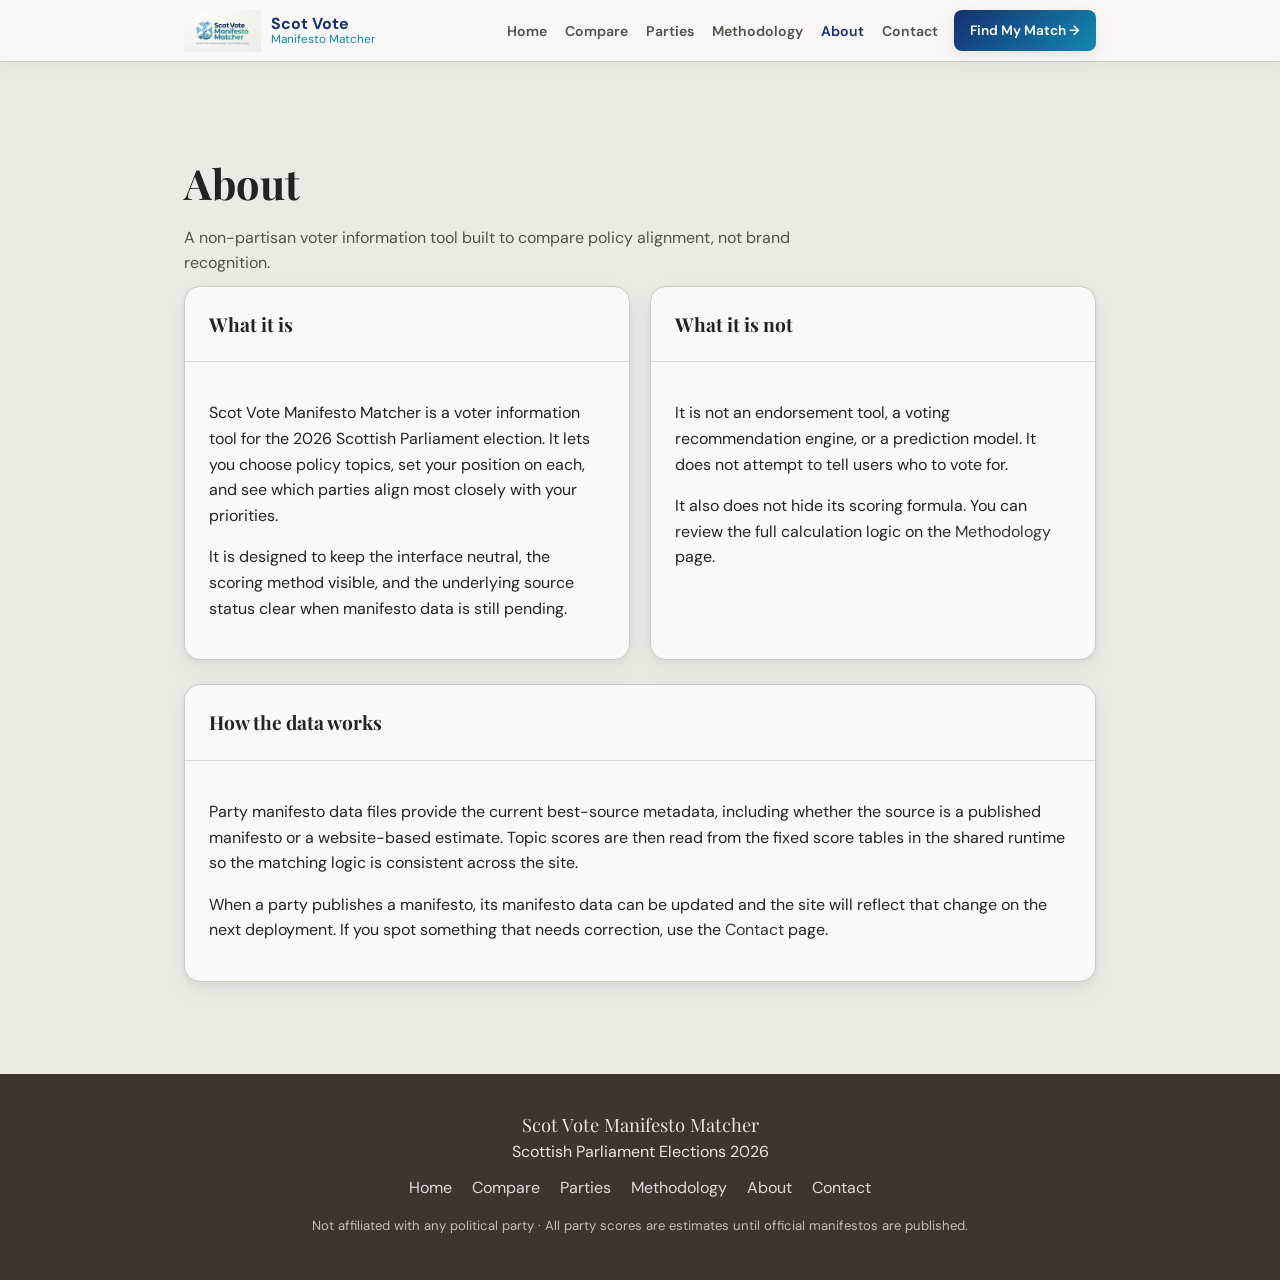
==== about.html @ 68e06408 "Add files via upload" ====
<!DOCTYPE html>
<html lang="en">
<head>
  <meta charset="UTF-8">
  <meta name="viewport" content="width=device-width, initial-scale=1.0">
  <title>About – Scot Vote Manifesto Matcher</title>
  <link rel="preconnect" href="https://fonts.googleapis.com">
  <link rel="preconnect" href="https://fonts.gstatic.com" crossorigin>
  <link href="https://fonts.googleapis.com/css2?family=DM+Sans:wght@400;500;600;700&family=Playfair+Display:wght@600;700&display=swap" rel="stylesheet">
  <link rel="stylesheet" href="style.css">
</head>
<body>
  <nav class="site-nav">
    <div class="container nav-inner">
      <a href="index.html" class="nav-brand">
        <img src="logo-icon.png" alt="Scot Vote Manifesto Matcher logo" style="height:42px;width:auto;display:block">
        <div>
          <span class="nav-brand-text">Scot Vote</span>
          <span class="nav-brand-sub">Manifesto Matcher</span>
        </div>
      </a>
      <div class="nav-actions">
        <ul id="nav-links" class="nav-links"></ul>
        <a href="match.html" class="btn btn-primary btn-sm">Find My Match →</a>
      </div>
    </div>
  </nav>

  <main class="section">
    <div class="container">
      <header class="page-intro">
        <h1 class="page-title">About</h1>
        <p class="page-sub">A non-partisan voter information tool built to compare policy alignment, not brand recognition.</p>
      </header>

      <div class="split-grid" style="margin-bottom:24px">
        <article class="card">
          <div class="card-head"><h2 class="sh" style="font-size:1.2rem;margin:0">What it is</h2></div>
          <div class="card-body">
            <p>Scot Vote Manifesto Matcher is a voter information tool for the 2026 Scottish Parliament election. It lets you choose policy topics, set your position on each, and see which parties align most closely with your priorities.</p>
            <p>It is designed to keep the interface neutral, the scoring method visible, and the underlying source status clear when manifesto data is still pending.</p>
          </div>
        </article>
        <article class="card">
          <div class="card-head"><h2 class="sh" style="font-size:1.2rem;margin:0">What it is not</h2></div>
          <div class="card-body">
            <p>It is not an endorsement tool, a voting recommendation engine, or a prediction model. It does not attempt to tell users who to vote for.</p>
            <p>It also does not hide its scoring formula. You can review the full calculation logic on the <a href="methodology.html">Methodology</a> page.</p>
          </div>
        </article>
      </div>

      <article class="card">
        <div class="card-head"><h2 class="sh" style="font-size:1.2rem;margin:0">How the data works</h2></div>
        <div class="card-body">
            <p>Party manifesto data files provide the current best-source metadata, including whether the source is a published manifesto or a website-based estimate. Topic scores are then read from the fixed score tables in the shared runtime so the matching logic is consistent across the site.</p>
            <p>When a party publishes a manifesto, its manifesto data can be updated and the site will reflect that change on the next deployment. If you spot something that needs correction, use the <a href="contact.html">Contact</a> page.</p>
        </div>
      </article>
    </div>
  </main>

  <footer id="site-footer"></footer>

  <script src="main.js"></script>
  <script>
    initNav("about");
    initFooter();
  </script>
</body>
</html>
---- style.css ----
:root {
  --bg: #ECEAE5;
  --bg-subtle: #E2DED7;
  --surface: #FAF9F7;
  --surface-2: #F2EFE9;
  --border: #D0CAC1;
  --border-light: #DDD9D0;
  --text: #272220;
  --text-2: #565049;
  --text-muted: #98928A;
  --accent: #3D3530;
  --accent-2: #4E4438;
  --accent-light: #E5E0D8;
  --accent-text: #FFFFFF;
  --brand-blue: #143072;
  --brand-sky: #73B9E7;
  --brand-teal: #1388B1;
  --brand-mint: #31B99F;
  --ok-bg: #EAF3EC;
  --ok: #2A6844;
  --warn-bg: #F5EFE0;
  --warn: #8A6318;
  --err-bg: #F4E8E7;
  --err: #A5302A;
  --font-d: "Playfair Display", Georgia, serif;
  --font-b: "DM Sans", system-ui, sans-serif;
  --r: 8px;
  --r2: 16px;
  --sh: 0 8px 24px rgba(39, 34, 32, 0.06), 0 2px 6px rgba(39, 34, 32, 0.05);
  --sh2: 0 16px 32px rgba(39, 34, 32, 0.1), 0 6px 14px rgba(39, 34, 32, 0.08);
  --mw: 960px;
}

* {
  box-sizing: border-box;
}

html {
  scroll-behavior: smooth;
}

body {
  margin: 0;
  background: var(--bg);
  color: var(--text);
  font-family: var(--font-b);
  line-height: 1.6;
}

img {
  max-width: 100%;
}

a {
  color: var(--accent);
  text-decoration: none;
}

a:hover {
  text-decoration: underline;
}

button,
input,
select,
textarea {
  font: inherit;
}

main {
  animation: fadeUp 0.3s ease;
}

@keyframes fadeUp {
  from {
    opacity: 0;
    transform: translateY(10px);
  }
  to {
    opacity: 1;
    transform: translateY(0);
  }
}

.container {
  max-width: var(--mw);
  margin: 0 auto;
  padding: 0 24px;
}

.section {
  padding: 52px 0;
}

.sh {
  margin: 0 0 8px;
  font-family: var(--font-d);
  font-size: 1.65rem;
  font-weight: 700;
}

.sh-s {
  margin: 0;
  font-size: 0.9375rem;
  color: var(--text-2);
}

.tc {
  text-align: center;
}

.mb4 {
  margin-bottom: 16px;
}

.mb8 {
  margin-bottom: 32px;
}

.mt4 {
  margin-top: 16px;
}

.mt8 {
  margin-top: 32px;
}

.btn {
  display: inline-flex;
  align-items: center;
  justify-content: center;
  gap: 7px;
  padding: 12px 26px;
  border: 0;
  border-radius: var(--r);
  cursor: pointer;
  font-weight: 600;
  transition: transform 0.18s ease, box-shadow 0.18s ease, background 0.18s ease, color 0.18s ease, border-color 0.18s ease;
  text-decoration: none;
}

.btn:hover {
  transform: translateY(-1px);
  text-decoration: none;
}

.btn:disabled {
  cursor: not-allowed;
  opacity: 0.45;
  transform: none;
  box-shadow: none;
}

.btn-primary {
  background: linear-gradient(135deg, var(--brand-blue), var(--brand-teal));
  color: var(--accent-text);
  box-shadow: var(--sh);
}

.btn-primary:hover {
  background: linear-gradient(135deg, #10265C, #10789D);
  box-shadow: var(--sh2);
}

.btn-ghost {
  background: rgba(19, 136, 177, 0.08);
  color: var(--brand-blue);
  border: 1.5px solid rgba(19, 136, 177, 0.22);
}

.btn-outline {
  background: transparent;
  color: var(--accent);
  border: 1.5px solid var(--accent);
}

.btn-sm {
  padding: 10px 16px;
  font-size: 0.85rem;
}

.btn-lg {
  padding: 14px 28px;
  font-size: 0.98rem;
}

.card {
  background: var(--surface);
  border: 1px solid var(--border);
  border-radius: var(--r2);
  box-shadow: var(--sh);
}

.card-head,
.card-body {
  padding: 22px 24px;
}

.card-head {
  border-bottom: 1px solid var(--border-light);
}

.badge {
  display: inline-flex;
  align-items: center;
  gap: 6px;
  padding: 5px 10px;
  border-radius: 99px;
  font-size: 0.7rem;
  font-weight: 700;
  text-transform: uppercase;
  letter-spacing: 0.04em;
}

.badge-pending {
  background: var(--warn-bg);
  color: var(--warn);
}

.badge-published {
  background: var(--ok-bg);
  color: var(--ok);
}

.banner {
  display: flex;
  gap: 10px;
  align-items: flex-start;
  border-radius: var(--r);
  padding: 14px 18px;
  font-size: 0.875rem;
}

.banner-warn {
  background: var(--warn-bg);
  border: 1px solid #D4B96A;
}

.banner-info {
  background: var(--accent-light);
  border: 1px solid var(--border);
}

.banner-icon {
  font-size: 1rem;
  flex-shrink: 0;
  margin-top: 1px;
}

.site-nav {
  position: sticky;
  top: 0;
  z-index: 200;
  height: 62px;
  background: rgba(250, 249, 247, 0.94);
  border-bottom: 1px solid var(--border);
  box-shadow: 0 6px 18px rgba(39, 34, 32, 0.04);
  backdrop-filter: blur(10px);
}

.nav-inner {
  height: 100%;
  display: flex;
  align-items: center;
  justify-content: space-between;
  gap: 18px;
}

.nav-brand {
  display: inline-flex;
  align-items: center;
  gap: 10px;
  color: var(--text);
}

.nav-brand:hover {
  text-decoration: none;
}

.nav-brand-text,
.nav-brand-sub {
  display: block;
  line-height: 1.1;
}

.nav-brand-text {
  font-weight: 700;
  color: var(--brand-blue);
}

.nav-brand-sub {
  font-size: 0.74rem;
  color: var(--brand-teal);
}

.nav-links {
  display: flex;
  align-items: center;
  gap: 18px;
  list-style: none;
  margin: 0;
  padding: 0;
}

.nav-links a {
  color: var(--text-2);
  font-size: 0.88rem;
  font-weight: 600;
}

.nav-links a.active {
  color: var(--brand-blue);
}

.nav-actions {
  display: flex;
  align-items: center;
  gap: 16px;
}

.hero {
  position: relative;
  overflow: hidden;
  padding: 84px 24px 80px;
  background:
    radial-gradient(circle at top right, rgba(115, 185, 231, 0.18), transparent 34%),
    radial-gradient(circle at bottom left, rgba(49, 185, 159, 0.15), transparent 28%),
    linear-gradient(180deg, #F8F6F2 0%, #EEE9E1 100%);
}

.hero::before {
  content: "";
  position: absolute;
  top: -50%;
  right: -12%;
  width: 700px;
  height: 700px;
  border-radius: 50%;
  background: rgba(255, 255, 255, 0.03);
}

.hero::after {
  content: "";
  position: absolute;
  bottom: -55%;
  left: -8%;
  width: 450px;
  height: 450px;
  border-radius: 50%;
  background: rgba(255, 255, 255, 0.04);
}

.hero-inner {
  position: relative;
  z-index: 1;
  max-width: var(--mw);
  margin: 0 auto;
}

.hero-eye {
  display: inline-flex;
  align-items: center;
  gap: 10px;
  margin-bottom: 22px;
  color: rgba(20, 48, 114, 0.55);
  font-size: 0.7rem;
  font-weight: 700;
  letter-spacing: 0.12em;
  text-transform: uppercase;
}

.hero-eye::before {
  content: "";
  width: 28px;
  height: 2px;
  background: rgba(20, 48, 114, 0.3);
}

.hero h1 {
  max-width: 580px;
  margin: 0 0 22px;
  color: var(--accent);
  font-family: var(--font-d);
  font-size: clamp(2rem, 5vw, 3.4rem);
  line-height: 1.13;
}

.hero-sub {
  max-width: 520px;
  margin: 0 0 44px;
  color: rgba(39, 34, 32, 0.72);
  font-size: 1.05rem;
  line-height: 1.75;
}

.hero-ctas {
  display: flex;
  align-items: center;
  gap: 14px;
  flex-wrap: wrap;
}

.how-grid {
  display: grid;
  grid-template-columns: repeat(3, 1fr);
  gap: 20px;
  margin: 36px 0;
}

.how-card {
  padding: 28px 24px;
  background: var(--surface);
  border: 1px solid var(--border);
  border-radius: var(--r2);
  box-shadow: var(--sh);
}

.how-num {
  margin-bottom: 16px;
  color: var(--border);
  font-family: var(--font-d);
  font-size: 3rem;
  font-weight: 700;
  line-height: 1;
}

.how-card h3 {
  margin: 0 0 8px;
  font-size: 0.9375rem;
}

.how-card p {
  margin: 0;
  color: var(--text-2);
  font-size: 0.875rem;
  line-height: 1.65;
}

.stepper {
  display: flex;
  margin-bottom: 36px;
  padding-top: 36px;
}

.step-item {
  position: relative;
  flex: 1;
  text-align: center;
}

.step-item::after {
  content: "";
  position: absolute;
  top: 17px;
  left: 50%;
  width: 100%;
  height: 2px;
  background: var(--border);
  z-index: 0;
}

.step-item:last-child::after {
  display: none;
}

.step-circle {
  position: relative;
  z-index: 1;
  width: 34px;
  height: 34px;
  margin: 0 auto 8px;
  border: 2px solid var(--border);
  border-radius: 50%;
  background: var(--surface);
  color: var(--text-muted);
  font-size: 0.8rem;
  font-weight: 700;
  display: grid;
  place-items: center;
  transition: all 0.3s;
}

.step-item.active .step-circle {
  background: var(--accent);
  border-color: var(--accent);
  color: #fff;
}

.step-item.done .step-circle {
  background: var(--ok);
  border-color: var(--ok);
  color: #fff;
}

.step-label {
  color: var(--text-muted);
  font-size: 0.72rem;
  font-weight: 500;
}

.step-item.active .step-label {
  color: var(--accent);
  font-weight: 600;
}

.sel-counter {
  position: sticky;
  top: 74px;
  z-index: 100;
  display: flex;
  align-items: center;
  justify-content: space-between;
  gap: 12px;
  margin-bottom: 20px;
  padding: 13px 20px;
  background: var(--surface);
  border: 1px solid var(--border);
  border-radius: var(--r);
  box-shadow: var(--sh);
}

.sel-count {
  color: var(--accent);
  font-family: var(--font-d);
  font-size: 1.3rem;
  font-weight: 700;
}

.pri-grid {
  display: grid;
  grid-template-columns: repeat(auto-fill, minmax(252px, 1fr));
  gap: 11px;
  margin-bottom: 28px;
}

.pri-card {
  position: relative;
  padding: 16px;
  border: 2px solid var(--border-light);
  border-radius: var(--r);
  background: var(--surface);
  cursor: pointer;
  transition: all 0.18s;
}

.pri-card:hover {
  border-color: var(--accent);
  box-shadow: 0 0 0 3px var(--accent-light);
}

.pri-card.picked {
  border-color: var(--accent);
  background: var(--accent-light);
}

.pri-card.picked .pri-icon {
  background: var(--accent);
}

.pri-card.picked .pri-name {
  color: var(--accent);
}

.pri-tick {
  position: absolute;
  top: 11px;
  right: 11px;
  width: 20px;
  height: 20px;
  display: grid;
  place-items: center;
  border: 2px solid var(--border);
  border-radius: 50%;
  background: var(--surface);
}

.pri-card.picked .pri-tick {
  border-color: var(--accent);
  background: var(--accent);
}

.pri-icon {
  width: 38px;
  height: 38px;
  display: grid;
  place-items: center;
  margin-bottom: 9px;
  border-radius: 9px;
  background: var(--bg-subtle);
  font-size: 1.2rem;
}

.pri-card.picked .pri-icon {
  color: #fff;
}

.pri-name {
  margin-bottom: 3px;
  font-size: 0.875rem;
  font-weight: 600;
}

.pri-desc {
  color: var(--text-2);
  font-size: 0.755rem;
  line-height: 1.4;
}

.pos-row {
  padding: 20px 0;
  border-bottom: 1px solid var(--border-light);
}

.pos-row:last-child {
  border-bottom: none;
}

.pos-title {
  display: flex;
  align-items: center;
  gap: 9px;
  margin-bottom: 6px;
  font-size: 0.9375rem;
  font-weight: 600;
}

.pos-desc {
  margin-bottom: 12px;
  color: var(--text-muted);
  font-size: 0.78rem;
}

.dir-btns {
  display: flex;
  gap: 8px;
  margin-bottom: 12px;
}

.dir-btn {
  flex: 1;
  padding: 10px;
  border: 2px solid var(--border);
  border-radius: var(--r);
  background: var(--surface);
  cursor: pointer;
  font-size: 0.8rem;
  font-weight: 600;
  transition: all 0.18s;
}

.dir-btn:hover {
  border-color: var(--accent);
  color: var(--accent);
}

.dir-btn.d-sup {
  background: var(--ok-bg);
  border-color: var(--ok);
  color: var(--ok);
}

.dir-btn.d-neut {
  background: var(--bg-subtle);
  border-color: var(--text-muted);
  color: var(--text-2);
}

.dir-btn.d-opp {
  background: var(--err-bg);
  border-color: var(--err);
  color: var(--err);
}

.str-row {
  display: flex;
  align-items: center;
  gap: 10px;
  flex-wrap: wrap;
}

.str-label {
  white-space: nowrap;
  color: var(--text-muted);
  font-size: 0.72rem;
}

.str-dots {
  display: flex;
  gap: 5px;
}

.str-dot {
  width: 28px;
  height: 28px;
  border: 2px solid var(--border);
  border-radius: 50%;
  background: var(--surface);
  color: var(--text-muted);
  cursor: pointer;
  font-size: 0.72rem;
  font-weight: 700;
}

.str-dot:hover {
  border-color: var(--accent);
  color: var(--accent);
}

.str-dot.active {
  background: var(--accent);
  border-color: var(--accent);
  color: #fff;
}

.res-head {
  padding: 44px 0 32px;
  text-align: center;
}

.res-card {
  margin-bottom: 14px;
  overflow: hidden;
  background: var(--surface);
  border: 1px solid var(--border);
  border-radius: var(--r2);
  box-shadow: var(--sh);
  transition: box-shadow 0.2s;
}

.res-card:hover {
  box-shadow: var(--sh2);
}

.res-card.gold {
  border-color: #B89830;
  box-shadow: 0 2px 14px rgba(184, 152, 48, 0.15);
}

.res-card.silver {
  border-color: #9A9A9A;
}

.res-card.bronze {
  border-color: #A07840;
}

.res-top {
  display: flex;
  align-items: center;
  gap: 16px;
  padding: 20px 24px;
}

.res-rank {
  min-width: 44px;
  color: var(--text-muted);
  font-family: var(--font-d);
  font-size: 2rem;
  font-weight: 700;
  text-align: center;
}

.res-card.gold .res-rank {
  color: #B89830;
}

.res-card.silver .res-rank {
  color: #888;
}

.res-card.bronze .res-rank {
  color: #A07840;
}

.res-party {
  flex: 1;
}

.res-name {
  display: flex;
  align-items: center;
  flex-wrap: wrap;
  gap: 8px;
  font-size: 1rem;
  font-weight: 700;
}

.res-lead {
  margin-top: 2px;
  color: var(--text-muted);
  font-size: 0.78rem;
}

.res-score-box {
  text-align: right;
}

.res-score {
  color: var(--accent);
  font-family: var(--font-d);
  font-size: 2.1rem;
  font-weight: 700;
  line-height: 1;
}

.res-score-lbl {
  color: var(--text-muted);
  font-size: 0.68rem;
  text-transform: uppercase;
  letter-spacing: 0.07em;
}

.res-bar {
  height: 5px;
  background: var(--bg-subtle);
}

.res-fill {
  height: 100%;
  background: var(--accent);
  transition: width 0.9s cubic-bezier(0.4, 0, 0.2, 1);
}

.res-card.gold .res-fill {
  background: linear-gradient(90deg, #3D3530, #6B5C50);
}

.res-detail {
  display: none;
  padding: 16px 24px 22px;
  border-top: 1px solid var(--border-light);
}

.res-detail.open {
  display: block;
}

.source-tag {
  display: inline-flex;
  align-items: center;
  gap: 4px;
  margin-left: 8px;
  padding: 2px 8px;
  border-radius: 4px;
  vertical-align: middle;
  font-size: 0.65rem;
  font-weight: 700;
  text-transform: uppercase;
  letter-spacing: 0.06em;
}

.source-manifesto {
  background: var(--ok-bg);
  color: var(--ok);
}

.source-website {
  background: var(--bg-subtle);
  color: var(--text-muted);
}

.discrepancy-block {
  margin-top: 14px;
  padding: 13px 16px;
  border: 1px solid #E8D48B;
  border-radius: var(--r);
  background: #FDF8EC;
}

.discrepancy-block .disc-title {
  display: flex;
  gap: 6px;
  margin-bottom: 10px;
  color: #8A6318;
  font-size: 0.72rem;
  font-weight: 800;
  text-transform: uppercase;
  letter-spacing: 0.08em;
}

.disc-row {
  display: flex;
  align-items: flex-start;
  gap: 8px;
  margin-bottom: 8px;
  font-size: 0.8125rem;
  line-height: 1.4;
}

.disc-topic {
  min-width: 140px;
  font-weight: 600;
}

.disc-detail {
  color: var(--text-2);
  font-size: 0.775rem;
}

.disc-arrow {
  margin: 0 3px;
  color: var(--text-muted);
}

.expand-btn {
  display: block;
  width: 100%;
  padding: 11px 24px;
  background: none;
  border: none;
  border-top: 1px solid var(--border-light);
  color: var(--accent);
  cursor: pointer;
  font-family: var(--font-b);
  font-size: 0.8125rem;
  font-weight: 600;
  text-align: left;
}

.expand-btn:hover {
  background: var(--accent-light);
}

.detail-section-title {
  margin: 16px 0 10px;
  font-size: 0.72rem;
  font-weight: 800;
  text-transform: uppercase;
  letter-spacing: 0.08em;
}

.detail-row {
  display: flex;
  align-items: center;
  gap: 10px;
  margin-bottom: 7px;
  font-size: 0.875rem;
}

.detail-row .dr-name {
  flex: 1;
  font-weight: 500;
}

.detail-row .dr-meta {
  color: var(--text-muted);
  font-size: 0.72rem;
}

.pty-table {
  width: 100%;
  overflow: hidden;
  border: 1px solid var(--border);
  border-radius: var(--r2);
  border-collapse: collapse;
  background: var(--surface);
  box-shadow: var(--sh);
}

.pty-table th {
  padding: 13px 20px;
  border-bottom: 1px solid var(--border);
  background: var(--surface-2);
  color: var(--text-muted);
  font-size: 0.7rem;
  font-weight: 800;
  letter-spacing: 0.08em;
  text-align: left;
  text-transform: uppercase;
}

.pty-table td {
  padding: 15px 20px;
  border-bottom: 1px solid var(--border-light);
  vertical-align: middle;
  font-size: 0.875rem;
}

.pty-table tr:last-child td {
  border-bottom: none;
}

.pty-table tbody tr:hover td {
  background: var(--bg-subtle);
}

.meth-card {
  margin-bottom: 14px;
  padding: 28px;
  background: var(--surface);
  border: 1px solid var(--border);
  border-radius: var(--r2);
}

.meth-card h3 {
  margin: 0 0 10px;
  font-family: var(--font-d);
  font-size: 1.1rem;
}

.meth-card p {
  color: var(--text-2);
  font-size: 0.9rem;
  line-height: 1.75;
}

.formula {
  margin: 13px 0;
  padding: 16px 20px;
  border: 1px solid var(--border);
  border-radius: var(--r);
  background: var(--bg-subtle);
  font-family: "Courier New", monospace;
  font-size: 0.85rem;
  line-height: 2.1;
  white-space: pre-wrap;
}

.form-group {
  margin-bottom: 20px;
}

.form-label {
  display: block;
  margin-bottom: 6px;
  color: var(--text);
  font-size: 0.875rem;
  font-weight: 600;
}

.form-input,
.form-textarea,
.form-select {
  width: 100%;
  padding: 11px 15px;
  border: 1.5px solid var(--border);
  border-radius: var(--r);
  background: var(--surface);
  color: var(--text);
  font-family: var(--font-b);
  font-size: 0.9375rem;
  transition: border 0.18s ease, box-shadow 0.18s ease;
}

.form-input:focus,
.form-textarea:focus,
.form-select:focus {
  outline: none;
  border-color: var(--accent);
  box-shadow: 0 0 0 3px var(--accent-light);
}

.form-textarea {
  min-height: 140px;
  resize: vertical;
}

.form-hint {
  margin-top: 5px;
  color: var(--text-muted);
  font-size: 0.78rem;
}

.footer {
  margin-top: 40px;
  padding: 36px 0 44px;
  background: var(--accent);
  color: rgba(255, 255, 255, 0.88);
}

.footer a {
  color: rgba(255, 255, 255, 0.82);
}

.footer-links {
  display: flex;
  justify-content: center;
  gap: 20px;
  margin-top: 10px;
  flex-wrap: wrap;
}

.footer-title {
  font-family: var(--font-d);
  font-size: 1.15rem;
}

.footer-copy {
  max-width: 680px;
  margin: 14px auto 0;
  color: rgba(255, 255, 255, 0.68);
  font-size: 0.82rem;
  text-align: center;
}

.party-grid {
  display: grid;
  grid-template-columns: repeat(auto-fill, minmax(250px, 1fr));
  gap: 16px;
}

.party-card {
  padding: 20px;
}

.party-card-head {
  display: flex;
  align-items: center;
  gap: 12px;
  margin-bottom: 12px;
}

.party-logo-box {
  display: inline-flex;
  align-items: center;
  justify-content: center;
  flex-shrink: 0;
  overflow: hidden;
  background: #fff;
  border: 1px solid var(--border-light);
  border-radius: 10px;
  box-shadow: 0 6px 18px rgba(39, 34, 32, 0.06);
}

.party-logo-box-lg {
  width: 72px;
  height: 48px;
  padding: 6px;
}

.party-logo-box-sm {
  width: 52px;
  height: 34px;
  padding: 4px;
  border-radius: 8px;
}

.party-logo {
  display: block;
  max-width: 100%;
  max-height: 100%;
  width: auto;
  height: auto;
  object-fit: contain;
}

.party-logo-lg {
  max-width: 60px;
  max-height: 36px;
}

.party-logo-sm {
  max-width: 44px;
  max-height: 24px;
}

.party-card-name {
  font-weight: 700;
}

.party-card-meta {
  color: var(--text-2);
  font-size: 0.84rem;
}

.page-intro {
  padding: 36px 0 10px;
}

.page-title {
  margin: 0 0 8px;
  font-family: var(--font-d);
  font-size: clamp(1.8rem, 4vw, 2.6rem);
}

.page-sub {
  max-width: 680px;
  margin: 0;
  color: var(--text-2);
}

.split-grid {
  display: grid;
  grid-template-columns: 1fr 1fr;
  gap: 20px;
}

.contact-grid {
  display: grid;
  grid-template-columns: 1fr 1fr;
  gap: 28px;
  align-items: start;
}

.contact-side-stack {
  display: grid;
  gap: 20px;
}

.reason-list {
  display: grid;
  gap: 14px;
}

.reason-item {
  display: flex;
  gap: 12px;
  align-items: flex-start;
}

.mono-link {
  word-break: break-all;
}

@media (max-width: 768px) {
  .split-grid,
  .contact-grid,
  .how-grid {
    grid-template-columns: 1fr;
  }

  .res-top {
    align-items: flex-start;
    flex-wrap: wrap;
  }

  .res-score-box {
    width: 100%;
    text-align: left;
  }
}

@media (max-width: 640px) {
  .how-grid {
    grid-template-columns: 1fr;
  }

  .pri-grid {
    grid-template-columns: 1fr 1fr;
  }

  .nav-links,
  .btn-ghost {
    display: none;
  }

  .hero h1 {
    font-size: 1.8rem;
  }

  .res-score {
    font-size: 1.6rem;
  }

  .dir-btns {
    flex-direction: column;
  }

  .sel-counter {
    flex-direction: column;
    align-items: flex-start;
  }

  .contact-grid {
    grid-template-columns: 1fr;
  }
}
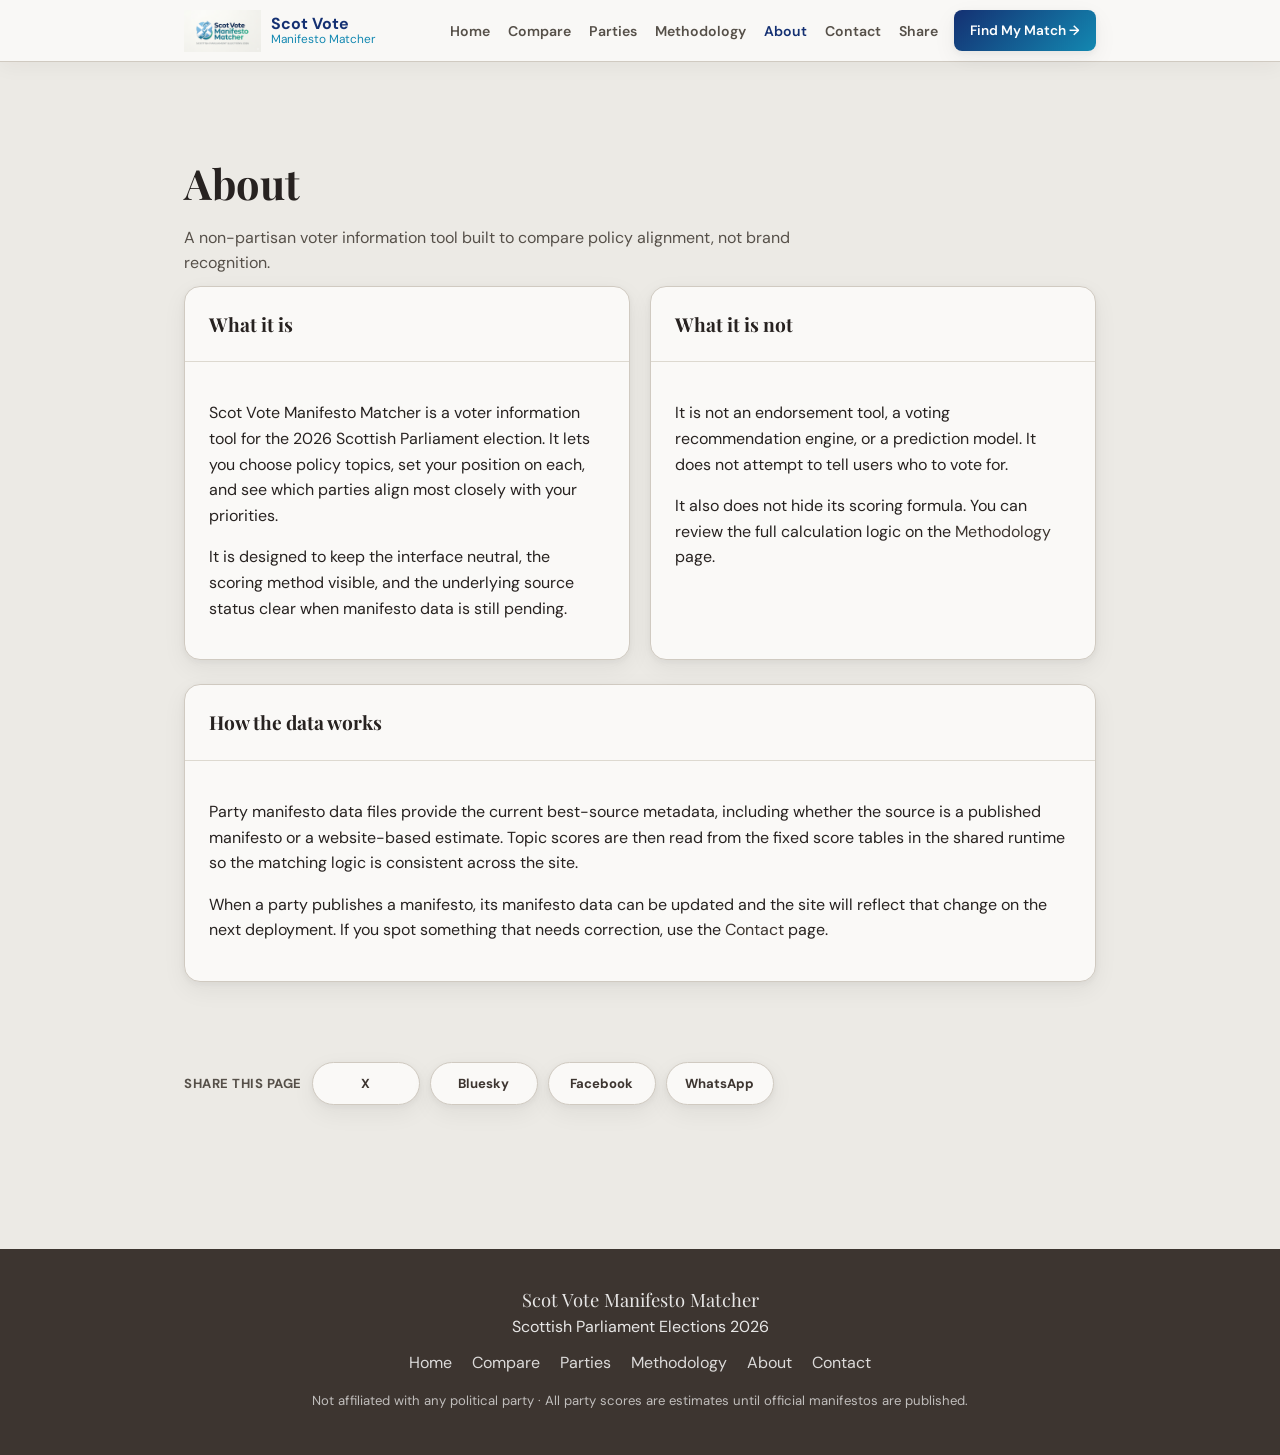
==== commit f6598c97: "Add files via upload" ====
--- a/about.html
+++ b/about.html
@@ -57,6 +57,9 @@
             <p>When a party publishes a manifesto, its manifesto data can be updated and the site will reflect that change on the next deployment. If you spot something that needs correction, use the <a href="contact.html">Contact</a> page.</p>
         </div>
       </article>
+      <section class="section share-panel" id="share-section">
+        <div data-share-mount></div>
+      </section>
     </div>
   </main>
 
@@ -66,6 +69,8 @@
   <script>
     initNav("about");
     initFooter();
+    initShareLinks();
+    initShareAction();
   </script>
 </body>
 </html>
--- a/style.css
+++ b/style.css
@@ -1212,6 +1212,86 @@
   word-break: break-all;
 }
 
+.page-tools {
+  display: flex;
+  justify-content: flex-end;
+  margin: 10px 0 20px;
+}
+
+.page-share-link {
+  color: var(--brand-blue);
+  font-size: 0.82rem;
+  font-weight: 700;
+  letter-spacing: 0.04em;
+  text-transform: uppercase;
+}
+
+.share-panel {
+  margin-top: 28px;
+}
+
+.share-bar {
+  display: flex;
+  align-items: center;
+  gap: 10px;
+  flex-wrap: wrap;
+}
+
+.share-label {
+  color: var(--text-2);
+  font-size: 0.82rem;
+  font-weight: 700;
+  letter-spacing: 0.04em;
+  text-transform: uppercase;
+}
+
+.share-btn {
+  display: inline-flex;
+  align-items: center;
+  justify-content: center;
+  min-width: 108px;
+  padding: 10px 14px;
+  border: 1px solid var(--border);
+  border-radius: 999px;
+  background: var(--surface);
+  color: var(--accent);
+  font-size: 0.82rem;
+  font-weight: 700;
+  text-decoration: none;
+  box-shadow: var(--sh);
+  transition: transform 0.18s ease, box-shadow 0.18s ease, border-color 0.18s ease;
+}
+
+.share-btn:hover {
+  transform: translateY(-1px);
+  border-color: var(--accent);
+  box-shadow: var(--sh2);
+  text-decoration: none;
+}
+
+.copy-toast {
+  position: fixed;
+  right: 20px;
+  bottom: 20px;
+  z-index: 400;
+  padding: 12px 16px;
+  border: 1px solid var(--border);
+  border-radius: var(--r);
+  background: var(--surface);
+  color: var(--text);
+  box-shadow: var(--sh2);
+  font-size: 0.88rem;
+  opacity: 0;
+  pointer-events: none;
+  transform: translateY(8px);
+  transition: opacity 0.18s ease, transform 0.18s ease;
+}
+
+.copy-toast.show {
+  opacity: 1;
+  transform: translateY(0);
+}
+
 @media (max-width: 768px) {
   .split-grid,
   .contact-grid,
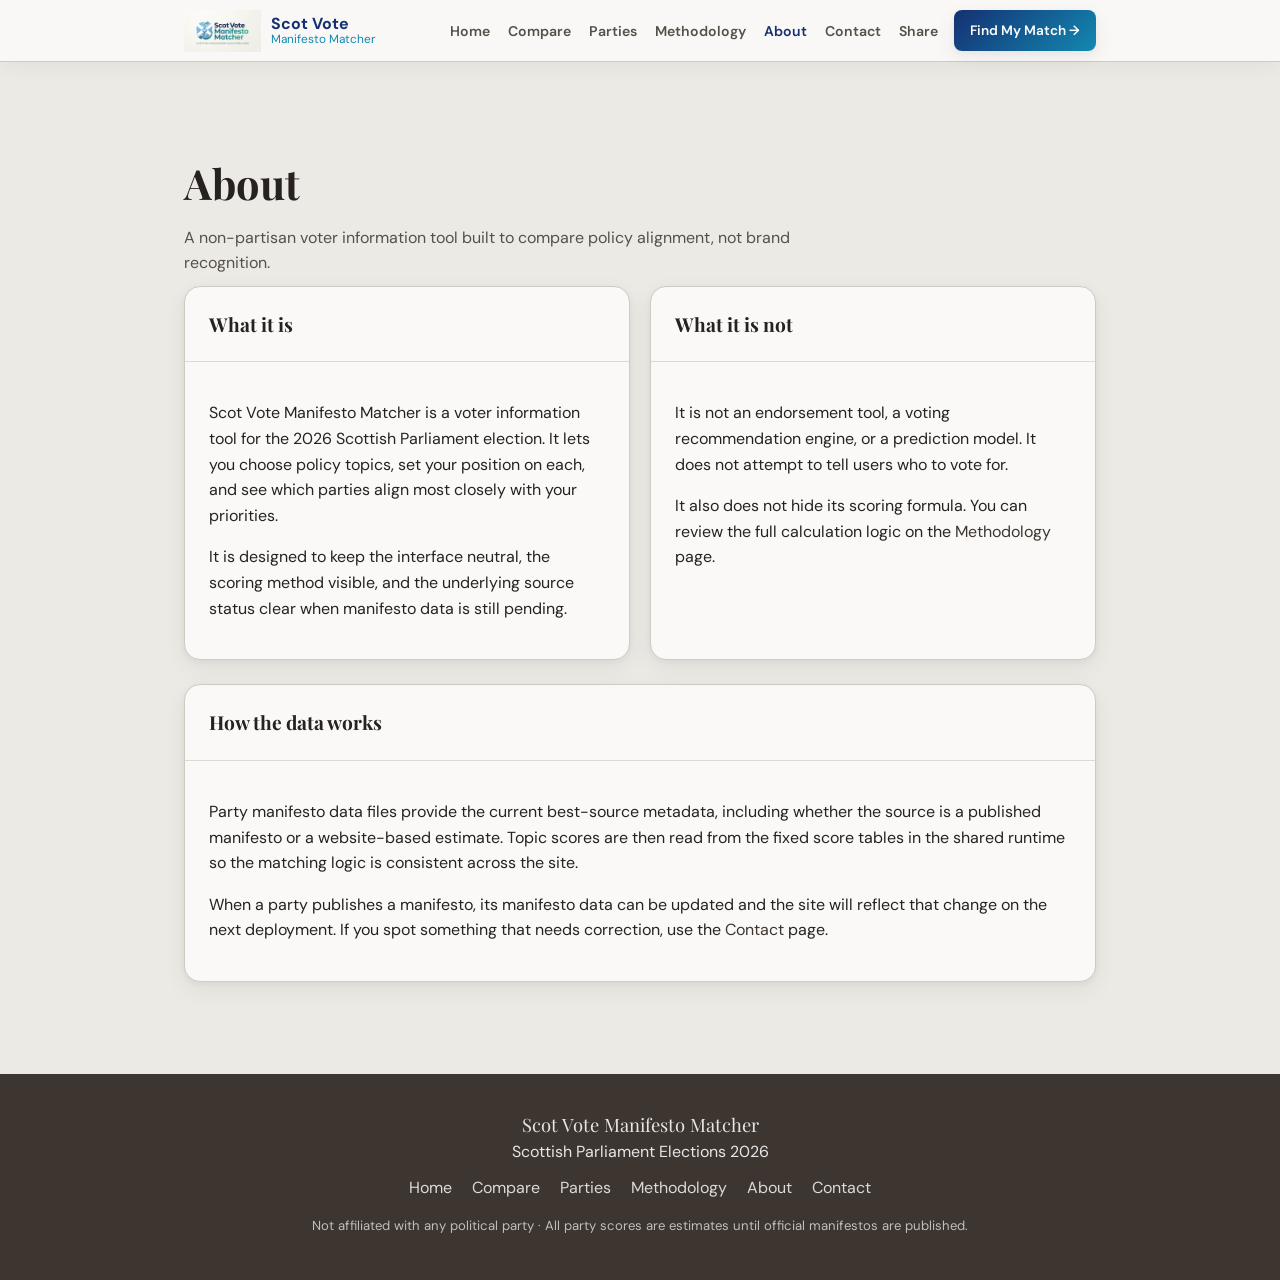
==== commit 386472db: "Add Vercel Web Analytics integration Implemented Vercel Web Analytics for the scotvote project.  CHA" ====
--- a/about.html
+++ b/about.html
@@ -8,6 +8,10 @@
   <link rel="preconnect" href="https://fonts.gstatic.com" crossorigin>
   <link href="https://fonts.googleapis.com/css2?family=DM+Sans:wght@400;500;600;700&family=Playfair+Display:wght@600;700&display=swap" rel="stylesheet">
   <link rel="stylesheet" href="style.css">
+  <script>
+    window.va = window.va || function () { (window.vaq = window.vaq || []).push(arguments); };
+  </script>
+  <script defer src="/_vercel/insights/script.js"></script>
 </head>
 <body>
   <nav class="site-nav">
@@ -57,9 +61,6 @@
             <p>When a party publishes a manifesto, its manifesto data can be updated and the site will reflect that change on the next deployment. If you spot something that needs correction, use the <a href="contact.html">Contact</a> page.</p>
         </div>
       </article>
-      <section class="section share-panel" id="share-section">
-        <div data-share-mount></div>
-      </section>
     </div>
   </main>
 
@@ -69,8 +70,6 @@
   <script>
     initNav("about");
     initFooter();
-    initShareLinks();
-    initShareAction();
   </script>
 </body>
 </html>
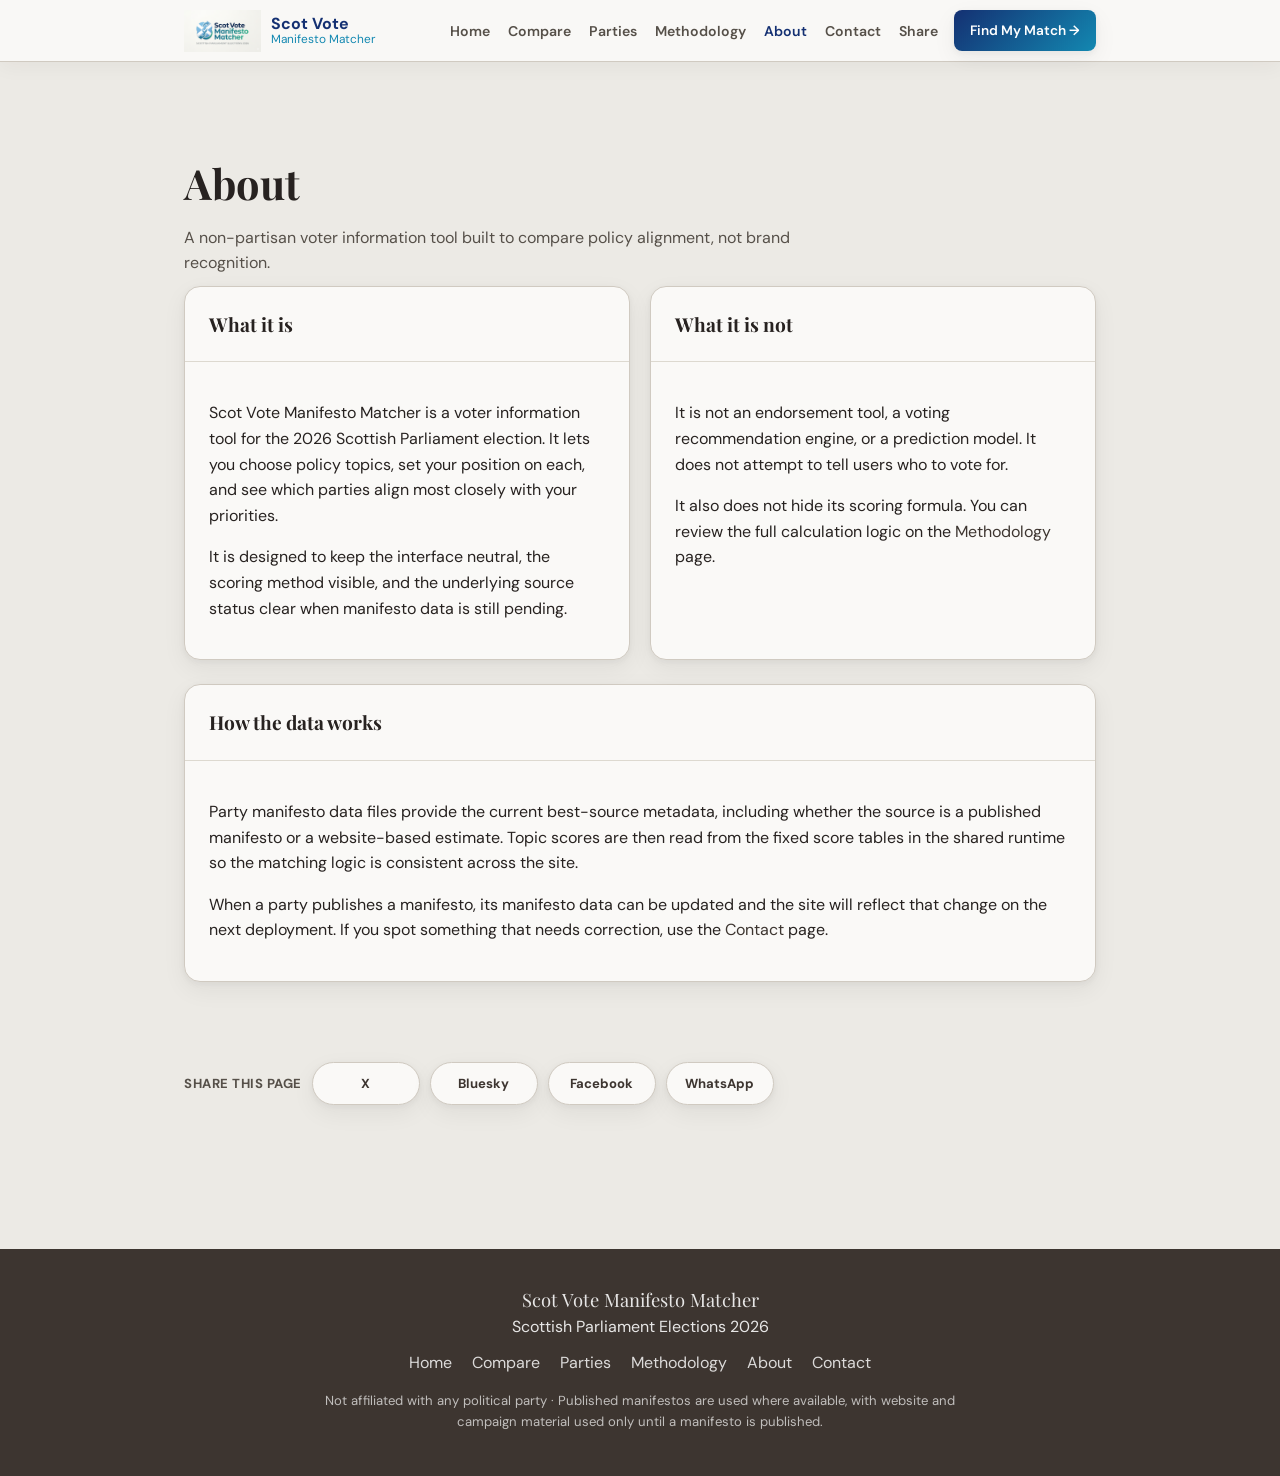
==== commit ebc6b612: "Merge 386472db1c330bbd1f4eb86b7e62e99a061b3f39 into d3a52f5dbd88a9412ac3f97ec42e4ef47a6baba8" ====
--- a/about.html
+++ b/about.html
@@ -61,6 +61,9 @@
             <p>When a party publishes a manifesto, its manifesto data can be updated and the site will reflect that change on the next deployment. If you spot something that needs correction, use the <a href="contact.html">Contact</a> page.</p>
         </div>
       </article>
+      <section class="section share-panel" id="share-section">
+        <div data-share-mount></div>
+      </section>
     </div>
   </main>
 
@@ -70,6 +73,8 @@
   <script>
     initNav("about");
     initFooter();
+    initShareLinks();
+    initShareAction();
   </script>
 </body>
 </html>
--- a/style.css
+++ b/style.css
@@ -660,15 +660,15 @@
 }
 
 .dir-btn.d-neut {
-  background: var(--bg-subtle);
-  border-color: var(--text-muted);
-  color: var(--text-2);
+  background: var(--ok-bg);
+  border-color: var(--ok);
+  color: var(--ok);
 }
 
 .dir-btn.d-opp {
-  background: var(--err-bg);
-  border-color: var(--err);
-  color: var(--err);
+  background: var(--ok-bg);
+  border-color: var(--ok);
+  color: var(--ok);
 }
 
 .str-row {
